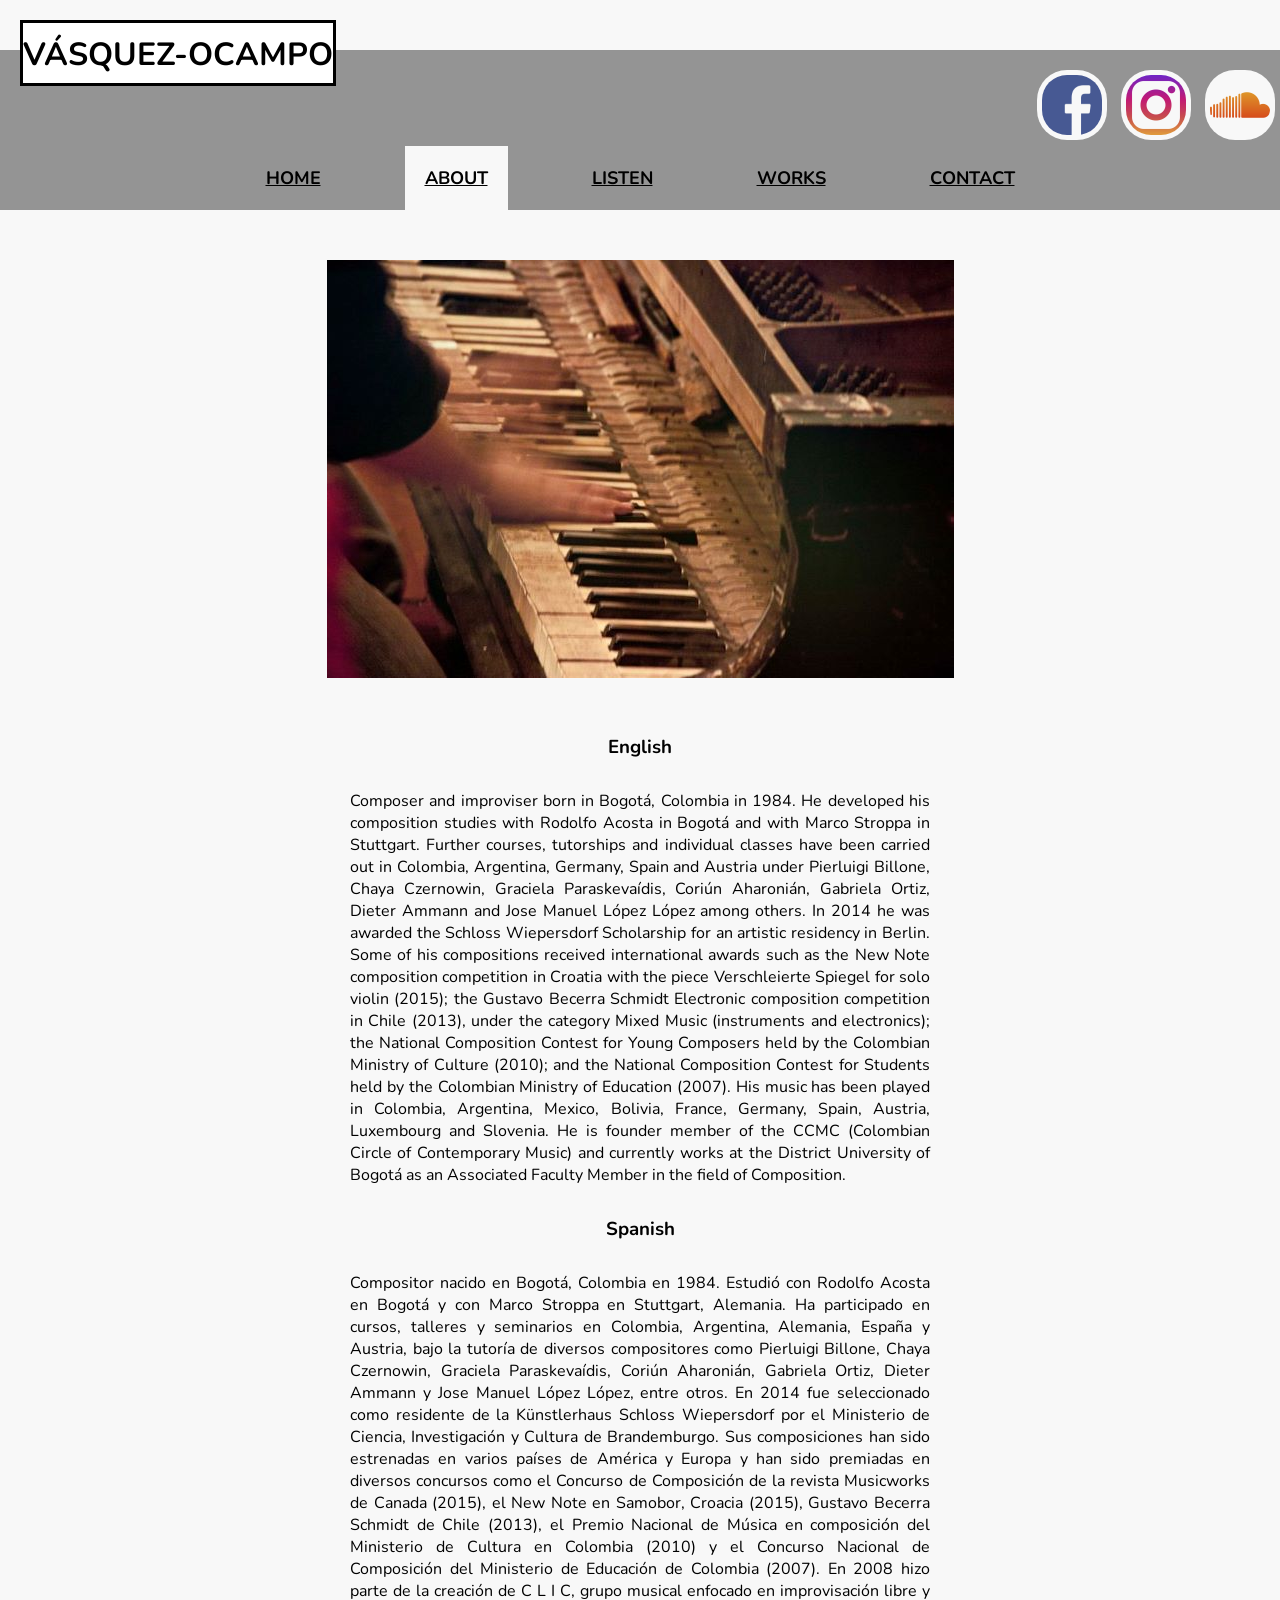
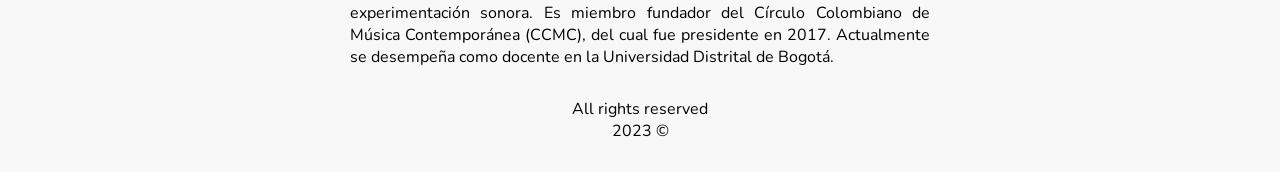
==== pages/about.html @ 8d4440fe "primera carga de mi proyecto en git" ====
<!DOCTYPE html>
<html lang="en">
<head>
    <meta charset="UTF-8">
    <meta http-equiv="X-UA-Compatible" content="IE=edge">
    <meta name="viewport" content="width=device-width, initial-scale=1.0">
    <!--Esta es la fuente utilizada desde googlefonts-->
    <link rel="preconnect" href="https://fonts.googleapis.com"><link rel="preconnect" href="https://fonts.gstatic.com" crossorigin><link href="https://fonts.googleapis.com/css2?family=Nunito:wght@300&display=swap" rel="stylesheet">
    <!--Link a la página de estilos css-->
    <link rel="stylesheet" href="../css/style.css">
    <title>About | Vásquez-Ocampo</title>
</head>
<body>
    <!--Encabezado del sitio-->
    <header>
        <h1>
            Vásquez-Ocampo
        </h1>
        <!--Botones a redes sociales-->
        <div>
            <a href="https://www.facebook.com/juancamilo.vasquezocampo" target="_blank"> <img src="../img/facebook.png" alt="Logo de Facebook"></a>
            <a href="https://www.instagram.com/juanchokva/" target="_blank"><img src="../img/instagram.png" alt="Logo de instagram"></a>
            <a href="https://www.soundcloud.com/juancamilovasquez" target="_blank"><img src="../img/soundcloud.png" alt="Logo de Soundcloud"></a>
        </div>
        <!--Barra de navegación-->
        <nav>
            <ul>
                <li>
                    <a href="../index.html">Home</a>
                </li>
                <li class="nav-select">About</li>
                <li>
                    <a href="listen.html">Listen</a>
                </li>
                <li>
                    <a href="works.html">Works</a>
                </li>
                <li>
                    <a href="contact.html">Contact</a>
                </li>
            </ul>
        </nav>
    </header>
    <!--Este es el main de about-->
    <main>
       
        <img src="../img/about.jpg" alt="imagen de un piano en ruinas siendo percutido por el compositor">
        <h3>
            English
        </h3>
        <p>
            Composer and improviser born in Bogotá, Colombia in 1984. He developed his composition studies with Rodolfo Acosta in Bogotá and with Marco Stroppa in Stuttgart. Further courses, tutorships and individual classes have been carried out in Colombia, Argentina, Germany, Spain and Austria under Pierluigi Billone, Chaya Czernowin, Graciela Paraskevaídis, Coriún Aharonián, Gabriela Ortiz, Dieter Ammann and Jose Manuel López López among others. In 2014 he was awarded the Schloss Wiepersdorf Scholarship for an artistic residency in Berlin. Some of his compositions received international awards such as the New Note composition competition in Croatia with the piece Verschleierte Spiegel for solo violin (2015); the Gustavo Becerra Schmidt Electronic composition competition in Chile (2013), under the category Mixed Music (instruments and electronics);  the National Composition Contest for Young Composers held by the Colombian Ministry of Culture (2010); and the National Composition Contest for Students held by the Colombian Ministry of Education (2007). His music has been played in Colombia, Argentina, Mexico, Bolivia, France, Germany, Spain, Austria, Luxembourg and Slovenia. He is founder member of the CCMC (Colombian Circle of Contemporary Music) and currently works at the District University of Bogotá as an Associated Faculty Member in the field of Composition. 
        </p>
        <h3>
            Spanish
        </h3>
        <p>
            Compositor nacido en Bogotá, Colombia en 1984. Estudió con Rodolfo Acosta en Bogotá y con Marco Stroppa en Stuttgart, Alemania. Ha participado en cursos, talleres y seminarios en Colombia, Argentina, Alemania, España y Austria, bajo la tutoría de diversos compositores como Pierluigi Billone, Chaya Czernowin, Graciela Paraskevaídis, Coriún Aharonián, Gabriela Ortiz, Dieter Ammann y Jose Manuel López López, entre otros. En 2014 fue seleccionado como residente de la Künstlerhaus Schloss Wiepersdorf por el Ministerio de Ciencia, Investigación y Cultura de Brandemburgo. Sus composiciones han sido estrenadas en varios países de América y Europa y han sido premiadas en diversos concursos como el Concurso de Composición de la revista Musicworks de Canada (2015), el New Note en Samobor, Croacia (2015), Gustavo Becerra Schmidt de Chile (2013), el Premio Nacional de Música en composición del Ministerio de Cultura en Colombia (2010) y el Concurso Nacional de Composición del Ministerio de Educación de Colombia (2007). En 2008 hizo parte de la creación de C L I C, grupo musical enfocado en improvisación libre y experimentación sonora. Es miembro fundador del Círculo Colombiano de Música Contemporánea (CCMC), del cual fue presidente en 2017. Actualmente se desempeña como docente en la Universidad Distrital de Bogotá.
        </p>
    </main>
    <!--Este es el footer del sitio-->
    <footer>
        <p>All rights reserved</p>
        <p>2023 ©</p>
    </footer>
</body>
</html>
---- css/style.css ----
/* reset */

*{
    margin: 0;
    padding: 0;
} 

/* Estilos generales*/

body{
    background-color: rgb(248, 248, 248);
    font-family: 'Nunito', sans-serif;
}

/* estilos de vínculos */

a:link{
    color: black;
}

a:visited{
    color: black;
}

/* estilos de formulario */

input[type=text]{
    margin: 5px;
}

input[type=email]{
    margin: 5px;
}

input[type=submit]{
    margin: 5px;
}

input[type=reset]{
    margin: 5px;
}

textarea{
    margin: 5px;
}

/*Estilos para el header*/

header {
    background-color: rgb(148, 148, 148);
    margin-top: 50px;
    padding-top: 20px;
}

header h1{
    background-color: white;
    border: solid;
    width: 310px;
    height: 50px;
    padding-top: 10px;
    margin: 20px;
    position: absolute;
    top: 0px;
    text-align: center;
    text-transform: uppercase;
}

header div{
    text-align: end;
}

header div img{
    background-color: rgb(248, 248, 248);
    padding: 5px;
    margin: 0px 5px;
    border-radius: 30px;
}

header nav ul{
    text-align: center;
}
header nav ul li{
    margin: 0px 30px;
    padding: 20px;
    list-style: none;
    display: inline-block;
    text-align: center;
    text-transform: uppercase;
    font-weight: bold;
    font-size: large;
}

.nav-select{
    background-color: rgb(248, 248, 248);
    text-decoration: underline;
}

/* estilos para el main */

main{
    text-align: center;
}

main div{
    display: flex;
    justify-content: center;
}

main div h2{
    background-color: white;
    border: solid;
    text-align: center;
    text-transform: uppercase;
    padding: 2px;
    width: 150px; 
    margin: 20px;
}

main img{
    margin: 50px;
}

main p{
    margin: 30px 350px;
    text-align: justify;
}

main table{
    text-align: justify;
    width: 50%;

}

main table tr td{
    padding: 20px;
}

.main-contact{
    display: flex;
    justify-content: center;
    align-items: center;
    padding: 30px;
}

/* Ubicación lateral del párrafo al lado del reproductor en listen */

.reproductor-parrafo{
    display: flex;
    margin: 50px;
    justify-content: center;
}

.parrafo-lateral{
    width: 400px;
    margin: 50px;
    text-align: left;
}

/* Negrilla para una de las celdas de la tabla */

.tabla-bold{
    font-weight: bold;
}

/* estilo del footer */

footer{
    text-align: center;
    margin: 30px;
}
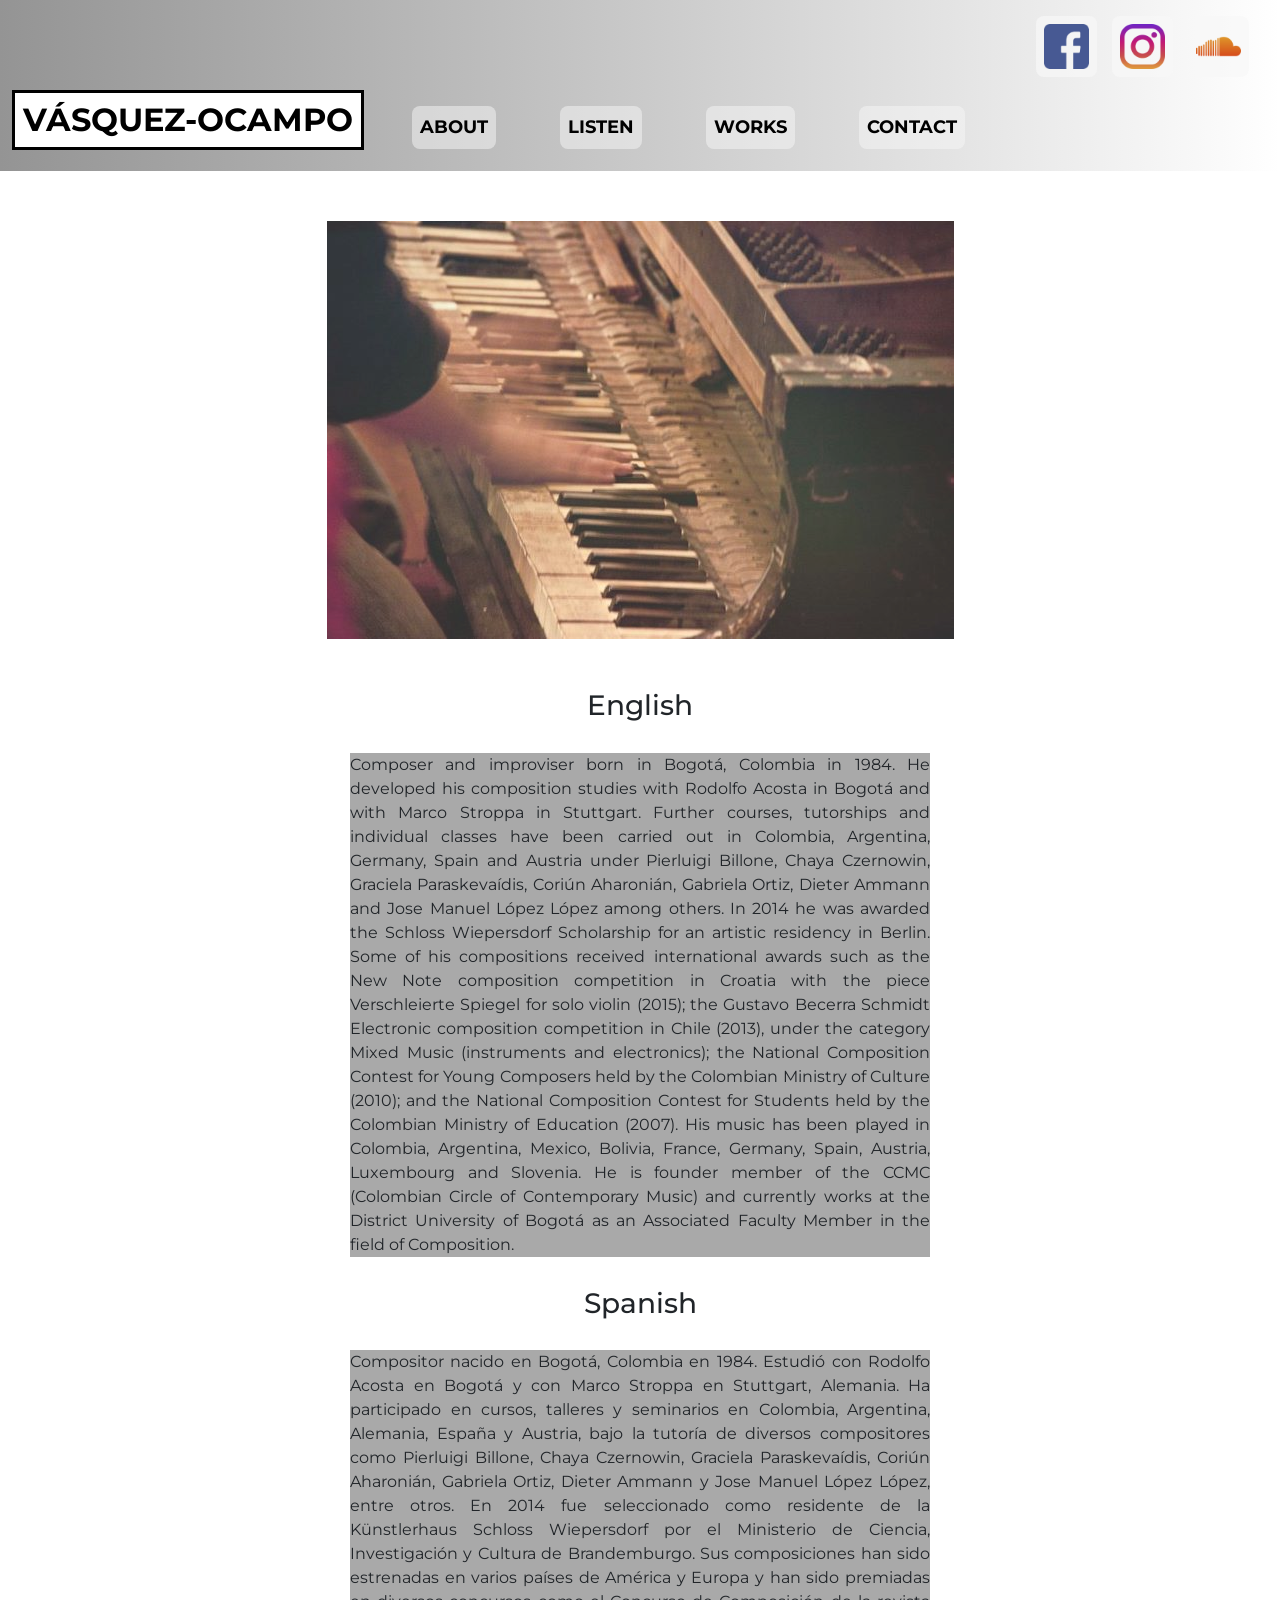
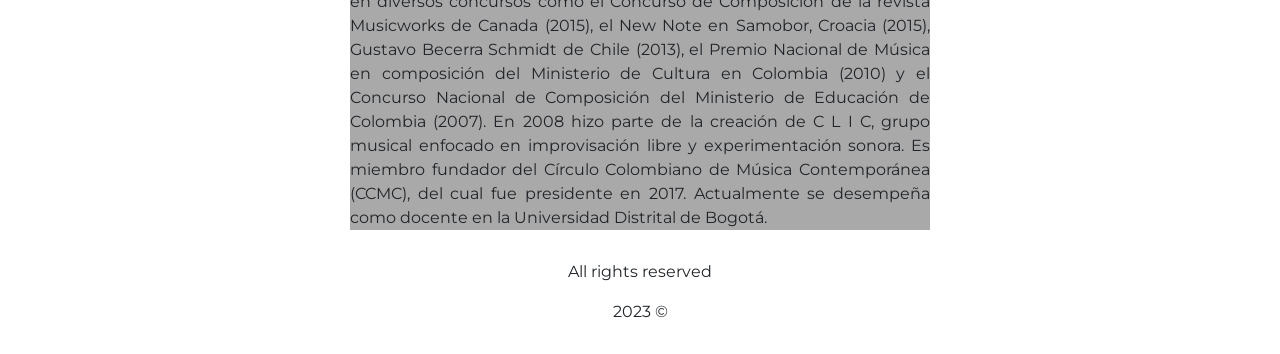
==== commit bb187361: "cambios en el navegador, usando bootstrap responsive de todas las páginas, cambios en la imagen del " ====
--- a/pages/about.html
+++ b/pages/about.html
@@ -5,40 +5,50 @@
     <meta http-equiv="X-UA-Compatible" content="IE=edge">
     <meta name="viewport" content="width=device-width, initial-scale=1.0">
     <!--Esta es la fuente utilizada desde googlefonts-->
-    <link rel="preconnect" href="https://fonts.googleapis.com"><link rel="preconnect" href="https://fonts.gstatic.com" crossorigin><link href="https://fonts.googleapis.com/css2?family=Nunito:wght@300&display=swap" rel="stylesheet">
-    <!--Link a la página de estilos css-->
+    <link rel="preconnect" href="https://fonts.googleapis.com">
+    <link rel="preconnect" href="https://fonts.gstatic.com" crossorigin>
+    <link href="https://fonts.googleapis.com/css2?family=Montserrat:wght@300;700&display=swap" rel="stylesheet">
+    <!--Este es el link para css de Bootstrap-->
+    <link href="https://cdn.jsdelivr.net/npm/bootstrap@5.3.0-alpha1/dist/css/bootstrap.min.css" rel="stylesheet" integrity="sha384-GLhlTQ8iRABdZLl6O3oVMWSktQOp6b7In1Zl3/Jr59b6EGGoI1aFkw7cmDA6j6gD" crossorigin="anonymous">
+    <!--Link a la página de estilos css propios-->
     <link rel="stylesheet" href="../css/style.css">
     <title>About | Vásquez-Ocampo</title>
 </head>
 <body>
     <!--Encabezado del sitio-->
+    <!--Encabezado del sitio-->
     <header>
-        <h1>
-            Vásquez-Ocampo
-        </h1>
+        
         <!--Botones a redes sociales-->
-        <div>
-            <a href="https://www.facebook.com/juancamilo.vasquezocampo" target="_blank"> <img src="../img/facebook.png" alt="Logo de Facebook"></a>
-            <a href="https://www.instagram.com/juanchokva/" target="_blank"><img src="../img/instagram.png" alt="Logo de instagram"></a>
-            <a href="https://www.soundcloud.com/juancamilovasquez" target="_blank"><img src="../img/soundcloud.png" alt="Logo de Soundcloud"></a>
+        <div class="botones-redes">
+                <a href="https://www.facebook.com/juancamilo.vasquezocampo" target="_blank"> <img class="redes-imagenes" src="../img/facebook.png" alt="Logo de Facebook"></a>
+                <a href="https://www.instagram.com/juanchokva/" target="_blank"><img class="redes-imagenes" src="../img/instagram.png" alt="Logo de instagram"></a>
+                <a href="https://www.soundcloud.com/juancamilovasquez" target="_blank"><img class="redes-imagenes" src="../img/soundcloud.png" alt="Logo de Soundcloud"></a>
         </div>
         <!--Barra de navegación-->
-        <nav>
-            <ul>
-                <li>
-                    <a href="../index.html">Home</a>
-                </li>
-                <li class="nav-select">About</li>
-                <li>
-                    <a href="listen.html">Listen</a>
-                </li>
-                <li>
-                    <a href="works.html">Works</a>
-                </li>
-                <li>
-                    <a href="contact.html">Contact</a>
-                </li>
-            </ul>
+        <nav class="navbar navbar-expand-lg">
+            <div class="container-fluid">
+                <a class="navbar-brand" href="../index.html"><h1 class="fs-2 fw-bold">Vásquez-Ocampo</h1></a>
+                <button class="navbar-toggler navegador-links" type="button" data-bs-toggle="collapse" data-bs-target="#navbar-supported-content" aria-controls="navbar-supported-content" aria-expanded="false" aria-label="Toggle navigation">
+                <span class="navbar-toggler-icon"></span>
+                </button>
+                <div class="collapse navbar-collapse" id="navbar-supported-content">
+                    <ul class="navbar-nav">
+                        <li class="nav-item navegador-links">
+                            <a class="nav-link active" aria-current="page" href="about.html">About</a>
+                        </li>
+                        <li class="nav-item navegador-links">
+                            <a class="nav-link active" aria-current="page" href="listen.html">Listen</a>
+                        </li>
+                        <li class="nav-item navegador-links">
+                            <a class="nav-link active" aria-current="page" href="works.html">Works</a>
+                        </li>
+                        <li class="nav-item navegador-links">
+                            <a class="nav-link active" aria-current="page" href="contact.html">Contact</a>
+                        </li>
+                    </ul>
+                </div>
+            </div>
         </nav>
     </header>
     <!--Este es el main de about-->
@@ -63,5 +73,7 @@
         <p>All rights reserved</p>
         <p>2023 ©</p>
     </footer>
+    <!--Este es el script de js para bootstrap-->
+    <script src="https://cdn.jsdelivr.net/npm/bootstrap@5.3.0-alpha1/dist/js/bootstrap.bundle.min.js" integrity="sha384-w76AqPfDkMBDXo30jS1Sgez6pr3x5MlQ1ZAGC+nuZB+EYdgRZgiwxhTBTkF7CXvN" crossorigin="anonymous"></script>
 </body>
 </html>
--- a/css/style.css
+++ b/css/style.css
@@ -1,4 +1,4 @@
-/* reset */
+/* reset 
 
 *{
     margin: 0;
@@ -8,19 +8,13 @@
 /* Estilos generales*/
 
 body{
-    background-color: rgb(248, 248, 248);
-    font-family: 'Nunito', sans-serif;
+    background-image: url("../img/background-1.jpg");
+    background-position: top;
+    background-repeat: no-repeat;
+    background-size: cover;
+    font-family: 'Montserrat', sans-serif;
 }
 
-/* estilos de vínculos */
-
-a:link{
-    color: black;
-}
-
-a:visited{
-    color: black;
-}
 
 /* estilos de formulario */
 
@@ -46,53 +40,65 @@
 
 /*Estilos para el header*/
 
-header {
-    background-color: rgb(148, 148, 148);
-    margin-top: 50px;
-    padding-top: 20px;
+header{
+    background-image: linear-gradient(to right, rgb(148, 148, 148), rgb(248, 248, 248, 0));
+    padding-top: 1rem;
 }
 
 header h1{
     background-color: white;
     border: solid;
-    width: 310px;
-    height: 50px;
-    padding-top: 10px;
-    margin: 20px;
-    position: absolute;
-    top: 0px;
+    padding: 0.5rem;
     text-align: center;
     text-transform: uppercase;
+    transition: 0.4s;
 }
 
-header div{
-    text-align: end;
+header h1:hover{
+    box-shadow: 1px 1px 5px black;
 }
 
-header div img{
-    background-color: rgb(248, 248, 248);
-    padding: 5px;
-    margin: 0px 5px;
-    border-radius: 30px;
+.botones-redes{
+    display: flex;
+    justify-content: flex-end;
+    margin-right: 1rem;
 }
 
-header nav ul{
+.redes-imagenes{
+    background-color: rgb(248, 248, 248, 0.7);
+    padding: 0.5rem;
+    width: 80%;
+    border-radius: 0.5rem;
+    transition: 0.4s;
+}
+
+.redes-imagenes:hover{
+    background-color: rgb(248, 248, 248);
+    border-radius: 0.5rem;
+    box-shadow: 1px 1px 5px black;
+}
+
+
+
+.navegador-links{
+    background-color: rgb(248, 248, 248, 0.5);
+    border-radius: 0.5rem;
+    text-transform: uppercase;
     text-align: center;
-}
-header nav ul li{
-    margin: 0px 30px;
-    padding: 20px;
-    list-style: none;
-    display: inline-block;
-    text-align: center;
-    text-transform: uppercase;
     font-weight: bold;
     font-size: large;
+    margin-left: 2rem;
+    margin-right: 2rem;
+    margin-top: 0.5rem;
+    margin-top: 0.5rem;
+    transition: 0.4s;
 }
 
-.nav-select{
+.navegador-links:hover{
     background-color: rgb(248, 248, 248);
-    text-decoration: underline;
+    border-radius: 0.5rem;
+    box-shadow: 1px 1px 5px black;
+
 }
 
 /* estilos para el main */
@@ -118,9 +124,11 @@
 
 main img{
     margin: 50px;
+    opacity: 0.8;
 }
 
 main p{
+    background-color: rgb(148, 148, 148, 0.8);
     margin: 30px 350px;
     text-align: justify;
 }
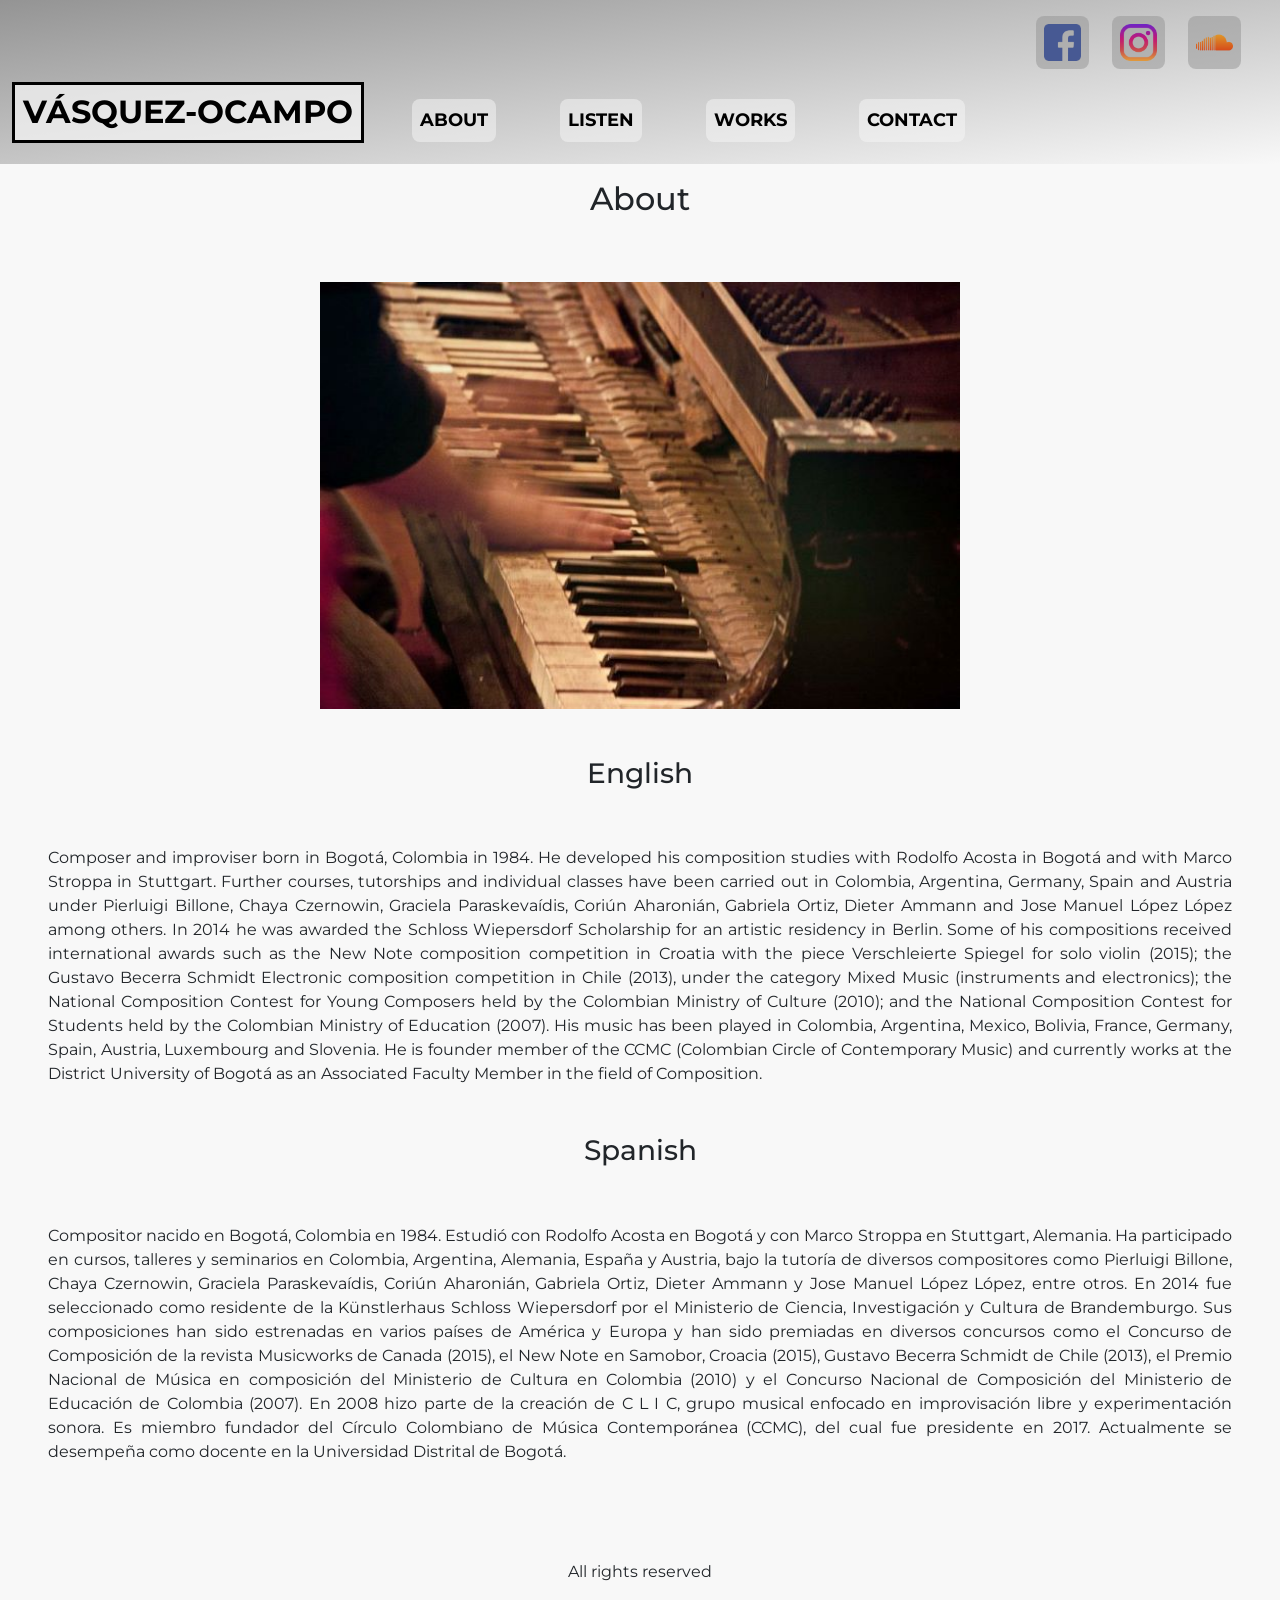
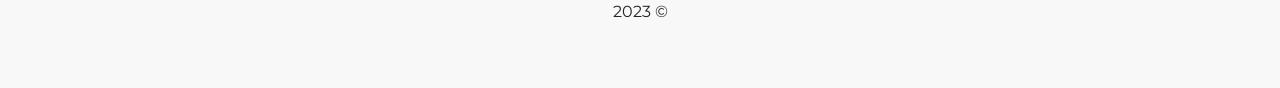
==== commit 0167acec: "correcciones de grid y generales de estilo" ====
--- a/pages/about.html
+++ b/pages/about.html
@@ -53,7 +53,7 @@
     </header>
     <!--Este es el main de about-->
     <main>
-       
+        <h2>About</h2>
         <img src="../img/about.jpg" alt="imagen de un piano en ruinas siendo percutido por el compositor">
         <h3>
             English
@@ -70,6 +70,12 @@
     </main>
     <!--Este es el footer del sitio-->
     <footer>
+        <!--Botones a redes sociales versión celular-->
+        <section class="botones-redes-movil">
+            <a href="https://www.facebook.com/juancamilo.vasquezocampo" target="_blank"> <img class="redes-imagenes-movil" src="../img/facebook.png" alt="Logo de Facebook"></a>
+            <a href="https://www.instagram.com/juanchokva/" target="_blank"><img class="redes-imagenes-movil" src="../img/instagram.png" alt="Logo de instagram"></a>
+            <a href="https://www.soundcloud.com/juancamilovasquez" target="_blank"><img class="redes-imagenes-movil" src="../img/soundcloud.png" alt="Logo de Soundcloud"></a>
+        </section>
         <p>All rights reserved</p>
         <p>2023 ©</p>
     </footer>
--- a/css/style.css
+++ b/css/style.css
@@ -1,17 +1,8 @@
-/* reset 
-
-*{
-    margin: 0;
-    padding: 0;
-} 
 
 /* Estilos generales*/
 
 body{
-    background-image: url("../img/background-1.jpg");
-    background-position: top;
-    background-repeat: no-repeat;
-    background-size: cover;
+    background-color: rgb(248, 248, 248);
     font-family: 'Montserrat', sans-serif;
 }
 
@@ -38,15 +29,17 @@
     margin: 5px;
 }
 
+
+
 /*Estilos para el header*/
 
 header{
-    background-image: linear-gradient(to right, rgb(148, 148, 148), rgb(248, 248, 248, 0));
+    background-image: linear-gradient(to bottom right, rgb(148, 148, 148), rgb(248, 248, 248, 0));
     padding-top: 1rem;
 }
 
 header h1{
-    background-color: white;
+    background-color: rgb(248, 248, 248, 0.7);
     border: solid;
     padding: 0.5rem;
     text-align: center;
@@ -56,29 +49,12 @@
 
 header h1:hover{
     box-shadow: 1px 1px 5px black;
+    background-color: rgb(248, 248, 248);
 }
 
 .botones-redes{
-    display: flex;
-    justify-content: flex-end;
-    margin-right: 1rem;
-}
-
-.redes-imagenes{
-    background-color: rgb(248, 248, 248, 0.7);
-    padding: 0.5rem;
-    width: 80%;
-    border-radius: 0.5rem;
-    transition: 0.4s;
-}
-
-.redes-imagenes:hover{
-    background-color: rgb(248, 248, 248);
-    border-radius: 0.5rem;
-    box-shadow: 1px 1px 5px black;
-}
-
-
+    display: none;
+}
 
 .navegador-links{
     background-color: rgb(248, 248, 248, 0.5);
@@ -96,7 +72,6 @@
 
 .navegador-links:hover{
     background-color: rgb(248, 248, 248);
-    border-radius: 0.5rem;
     box-shadow: 1px 1px 5px black;
 
 }
@@ -105,37 +80,40 @@
 
 main{
     text-align: center;
-}
-
-main div{
-    display: flex;
-    justify-content: center;
-}
-
-main div h2{
-    background-color: white;
-    border: solid;
-    text-align: center;
-    text-transform: uppercase;
-    padding: 2px;
-    width: 150px; 
-    margin: 20px;
+    display: flex;
+    flex-direction: column;
+    justify-content: flex-start;
+    align-items: center;
+
+}
+
+main h2{
+    margin: 1rem;
 }
 
 main img{
-    margin: 50px;
-    opacity: 0.8;
+    width: 50%;
+    margin: 3rem;
+}
+
+main .imagen-perfil{
+    width: 80%;
+    margin: 3rem;
 }
 
 main p{
-    background-color: rgb(148, 148, 148, 0.8);
-    margin: 30px 350px;
+    margin: 3rem;
     text-align: justify;
+}
+
+main .lista-obras{
+    display: flex;
+    justify-content: center;
 }
 
 main table{
     text-align: justify;
-    width: 50%;
+    width: 70%;
 
 }
 
@@ -148,6 +126,12 @@
     justify-content: center;
     align-items: center;
     padding: 30px;
+}
+
+/*estilos para el aside en versión móvil*/
+
+aside{
+    display: none;
 }
 
 /* Ubicación lateral del párrafo al lado del reproductor en listen */
@@ -173,6 +157,117 @@
 /* estilo del footer */
 
 footer{
-    text-align: center;
-    margin: 30px;
+    display: flex;
+    flex-direction: column;
+    text-align: center;
+    margin: 3rem;
+}
+
+/*estilo botones redes sociales versión celular*/
+
+.botones-redes-movil{
+    display: flex;
+    justify-content: center;
+    margin-bottom: 3rem;
+}
+
+.redes-imagenes-movil{
+    background-color: rgb(148, 148, 148, 0.3);
+    border-radius: 0.5rem;
+    width: 70%;
+    padding: 0.5rem;
+    transition: 0.4s;
+}
+
+.redes-imagenes-movil:hover{
+    background-color: rgb(248, 248, 248);
+    box-shadow: 1px 1px 5px black;
+}
+
+/*Estilos para tablet*/
+
+@media screen and (min-width:600px){
+    
+    /*Estilos para el header */
+
+    .botones-redes{
+        display: block;
+        display: flex;
+        justify-content: flex-end;
+        margin-right: 1rem;
+    }
+    
+    .redes-imagenes{
+        background-color: rgb(148, 148, 148, 0.5);
+        border-radius: 0.5rem;
+        width: 70%;
+        padding: 0.5rem;
+        transition: 0.4s;
+    }
+    
+    .redes-imagenes:hover{
+        background-color: rgb(248, 248, 248);
+        box-shadow: 1px 1px 5px black;
+    }
+    
+    /* Estilos para el footer*/
+
+    .botones-redes-movil{
+        display: none;
+    }
+}
+
+/*Estilos para escritorio*/
+
+@media screen and (min-width:1024px){
+    .container-home{
+        display: grid;
+        grid-template-columns: 3fr 1fr;
+        grid-template-rows: 1fr 4fr 1fr;
+    
+        /*grid template areas*/
+        grid-template-areas: 
+            "header header"
+            "main aside"
+            "footer footer";
+    }
+    
+    /* Estilos para el header*/
+
+    header{
+        grid-area: header;
+    }
+
+    /* Estilos para el main */ 
+    main{
+        grid-area: main;
+    }
+
+    /*Estilos para la barra lateral del home*/
+
+    aside{
+        background-color: rgb(43, 60, 66);
+        color: rgb(248, 248, 248);
+        grid-area: aside;
+        display: flex;
+        margin-top: 3rem;
+        margin-right: 2rem;
+        padding: 0.5rem;
+        flex-direction: column;
+        justify-content: flex-start;
+        align-items: center;
+        text-align: center;
+        gap: 0.5rem;
+    }
+
+    .resaltar-noticia{
+        font-weight: bold;
+    }
+
+    /* Estilos para el footer*/
+
+    footer{
+        grid-area: footer;
+    }
+    
 }
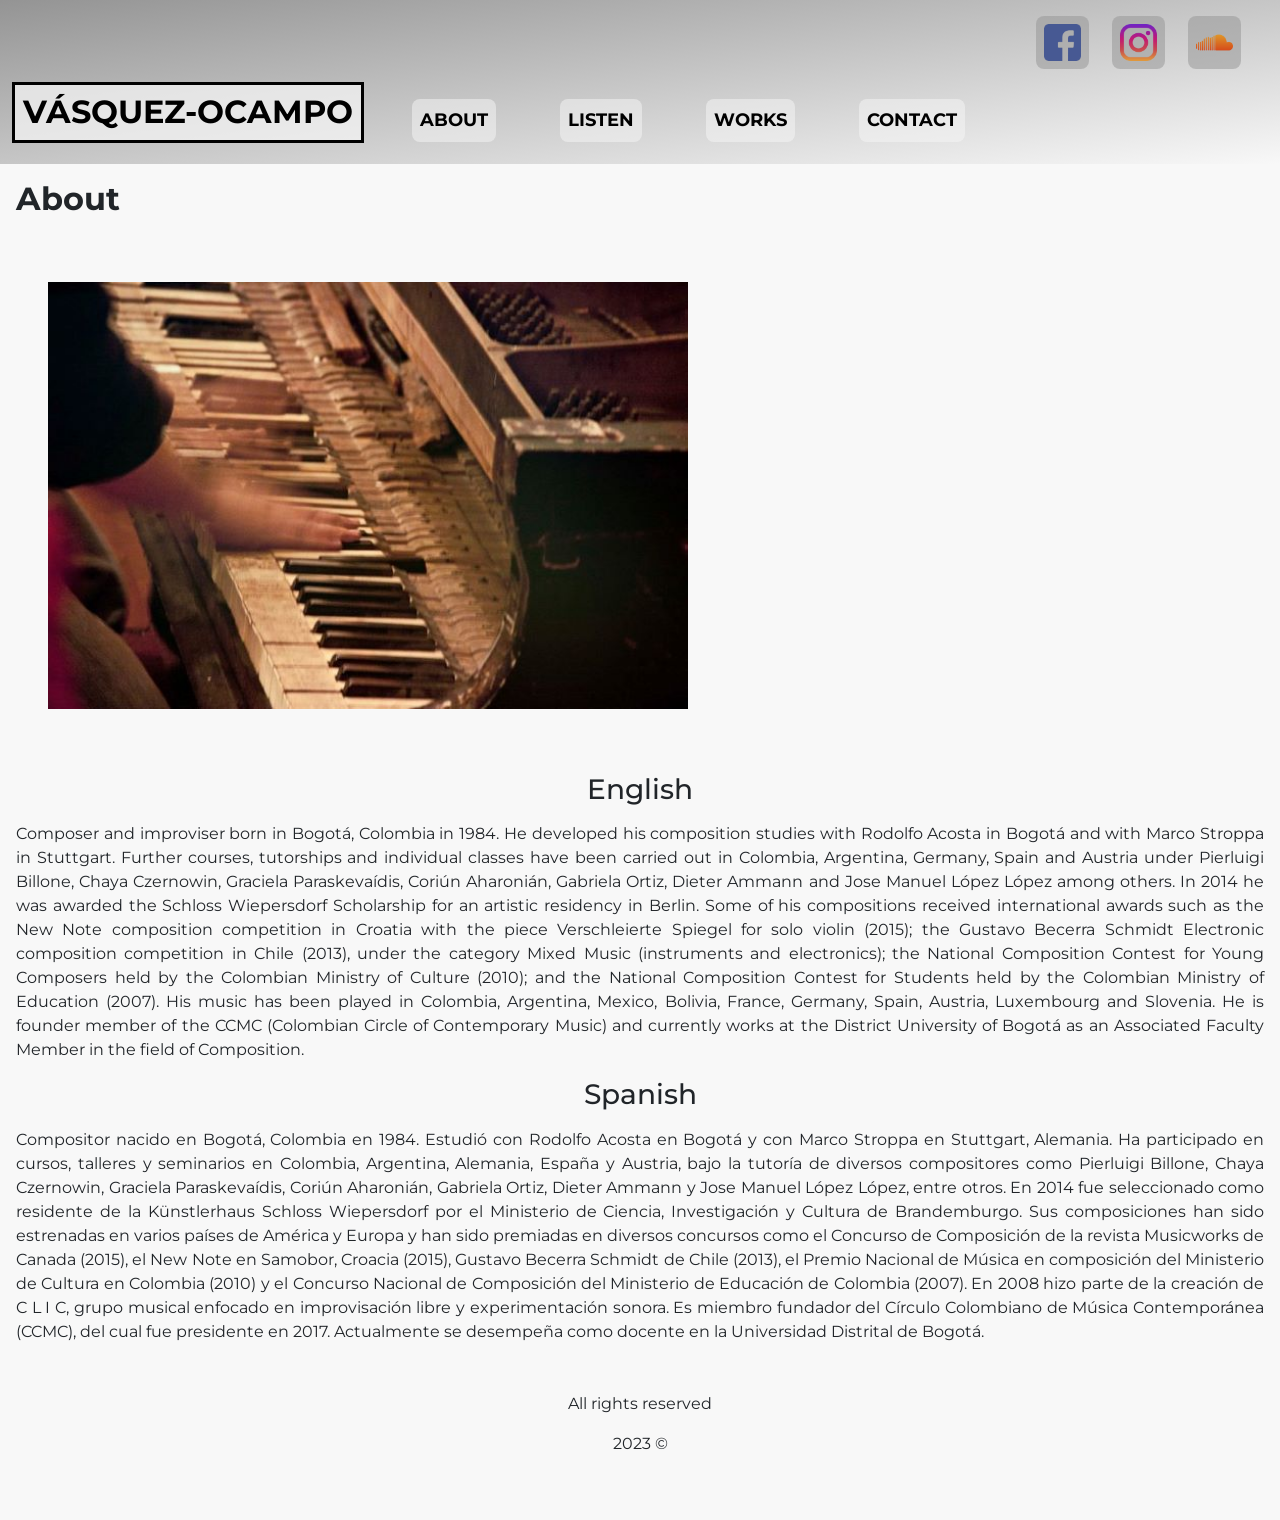
==== commit 12d86dd5: "Correcciones generales al html" ====
--- a/pages/about.html
+++ b/pages/about.html
@@ -16,14 +16,13 @@
 </head>
 <body>
     <!--Encabezado del sitio-->
-    <!--Encabezado del sitio-->
     <header>
         
         <!--Botones a redes sociales-->
         <div class="botones-redes">
-                <a href="https://www.facebook.com/juancamilo.vasquezocampo" target="_blank"> <img class="redes-imagenes" src="../img/facebook.png" alt="Logo de Facebook"></a>
-                <a href="https://www.instagram.com/juanchokva/" target="_blank"><img class="redes-imagenes" src="../img/instagram.png" alt="Logo de instagram"></a>
-                <a href="https://www.soundcloud.com/juancamilovasquez" target="_blank"><img class="redes-imagenes" src="../img/soundcloud.png" alt="Logo de Soundcloud"></a>
+            <a href="https://www.facebook.com/juancamilo.vasquezocampo" target="_blank"> <img class="redes-imagenes" src="../img/facebook.png" alt="Logo de Facebook"></a>
+            <a href="https://www.instagram.com/juanchokva/" target="_blank"><img class="redes-imagenes" src="../img/instagram.png" alt="Logo de instagram"></a>
+            <a href="https://www.soundcloud.com/juancamilovasquez" target="_blank"><img class="redes-imagenes" src="../img/soundcloud.png" alt="Logo de Soundcloud"></a>
         </div>
         <!--Barra de navegación-->
         <nav class="navbar navbar-expand-lg">
--- a/css/style.css
+++ b/css/style.css
@@ -29,12 +29,10 @@
     margin: 5px;
 }
 
-
-
 /*Estilos para el header*/
 
 header{
-    background-image: linear-gradient(to bottom right, rgb(148, 148, 148), rgb(248, 248, 248, 0));
+    background-image: linear-gradient(to bottom right, rgb(148, 148, 148), rgb(148, 148, 148, 0));
     padding-top: 1rem;
 }
 
@@ -78,32 +76,46 @@
 
 /* estilos para el main */
 
-main{
-    text-align: center;
-    display: flex;
-    flex-direction: column;
-    justify-content: flex-start;
-    align-items: center;
-
-}
-
 main h2{
     margin: 1rem;
-}
-
+    font-weight: bold;
+}
+
+main h3{
+    text-align: center;
+    margin: 1rem;
+}
+
+main p{
+    margin: 1rem;
+    text-align: justify;
+}
 main img{
     width: 50%;
     margin: 3rem;
 }
 
+.main-home{
+    display: flex;
+    flex-direction: column;
+    align-items: center;
+}
+
 main .imagen-perfil{
     width: 80%;
     margin: 3rem;
 }
 
-main p{
-    margin: 3rem;
-    text-align: justify;
+.foto-listen{
+    display: none;
+}
+
+.main-listen section{
+    display: flex;
+    flex-direction: column;
+    justify-content: space-around;
+    align-items: center;
+
 }
 
 main .lista-obras{
@@ -128,30 +140,52 @@
     padding: 30px;
 }
 
-/*estilos para el aside en versión móvil*/
+.espaciado-parrafos{
+    display: block;
+}
+/*estilos para Listen*/
+
+.seccion-uno{
+    background-color: rgb(43, 60, 66);
+    color: rgb(248, 248, 248);
+    padding: 1rem;
+}
+
+.seccion-tres{
+    background-color: rgb(43, 60, 66);
+    color: rgb(248, 248, 248);
+    padding: 1rem;
+}
+
+.seccion-cinco{
+    background-color: rgb(43, 60, 66);
+    color: rgb(248, 248, 248);
+    padding: 1rem;
+}
+
+.seccion-dos{
+    padding: 1rem;
+}
+
+.seccion-cuatro{
+    padding: 1rem;
+}
+
+.seccion-seis{
+    padding: 1rem;
+}
+
+
+/* Negrilla para una de las celdas de la tabla en works */
+
+.tabla-bold{
+    font-weight: bold;
+}
+
+/*estilos para el aside del home en versión móvil*/
 
 aside{
     display: none;
-}
-
-/* Ubicación lateral del párrafo al lado del reproductor en listen */
-
-.reproductor-parrafo{
-    display: flex;
-    margin: 50px;
-    justify-content: center;
-}
-
-.parrafo-lateral{
-    width: 400px;
-    margin: 50px;
-    text-align: left;
-}
-
-/* Negrilla para una de las celdas de la tabla */
-
-.tabla-bold{
-    font-weight: bold;
 }
 
 /* estilo del footer */
@@ -228,8 +262,21 @@
         /*grid template areas*/
         grid-template-areas: 
             "header header"
-            "main aside"
+            "home aside"
             "footer footer";
+    }
+
+    .main-listen{
+        display: grid;
+        grid-template-columns: 1fr 1fr;
+        grid-template-rows: 0.5fr 1fr 1fr 1fr;
+
+        /*grid template areas*/
+        grid-template-areas: 
+            "tlisten flisten"
+            "sec1 sec2"
+            "sec4 sec3"
+            "sec5 sec6";
     }
     
     /* Estilos para el header*/
@@ -239,8 +286,47 @@
     }
 
     /* Estilos para el main */ 
-    main{
-        grid-area: main;
+    .main-home{
+        grid-area: home;
+    }
+
+    .container-titulo-listen{
+        display: flex;
+        align-items: center;
+        justify-content: center;
+    }
+    .titulo-listen{
+        grid-area: tlisten;
+    }
+    .foto-listen{
+        display: inline;
+        grid-area: flisten;
+        width: 100%;
+        margin: 0;
+    }
+
+    .seccion-uno{
+        grid-area: sec1;
+    }
+
+    .seccion-dos{
+        grid-area: sec2;
+    }
+
+    .seccion-tres{
+        grid-area: sec3;
+    }
+
+    .seccion-cuatro{
+        grid-area: sec4;
+    }
+
+    .seccion-cinco{
+        grid-area: sec5;
+    }
+
+    .seccion-seis{
+        grid-area: sec6;
     }
 
     /*Estilos para la barra lateral del home*/
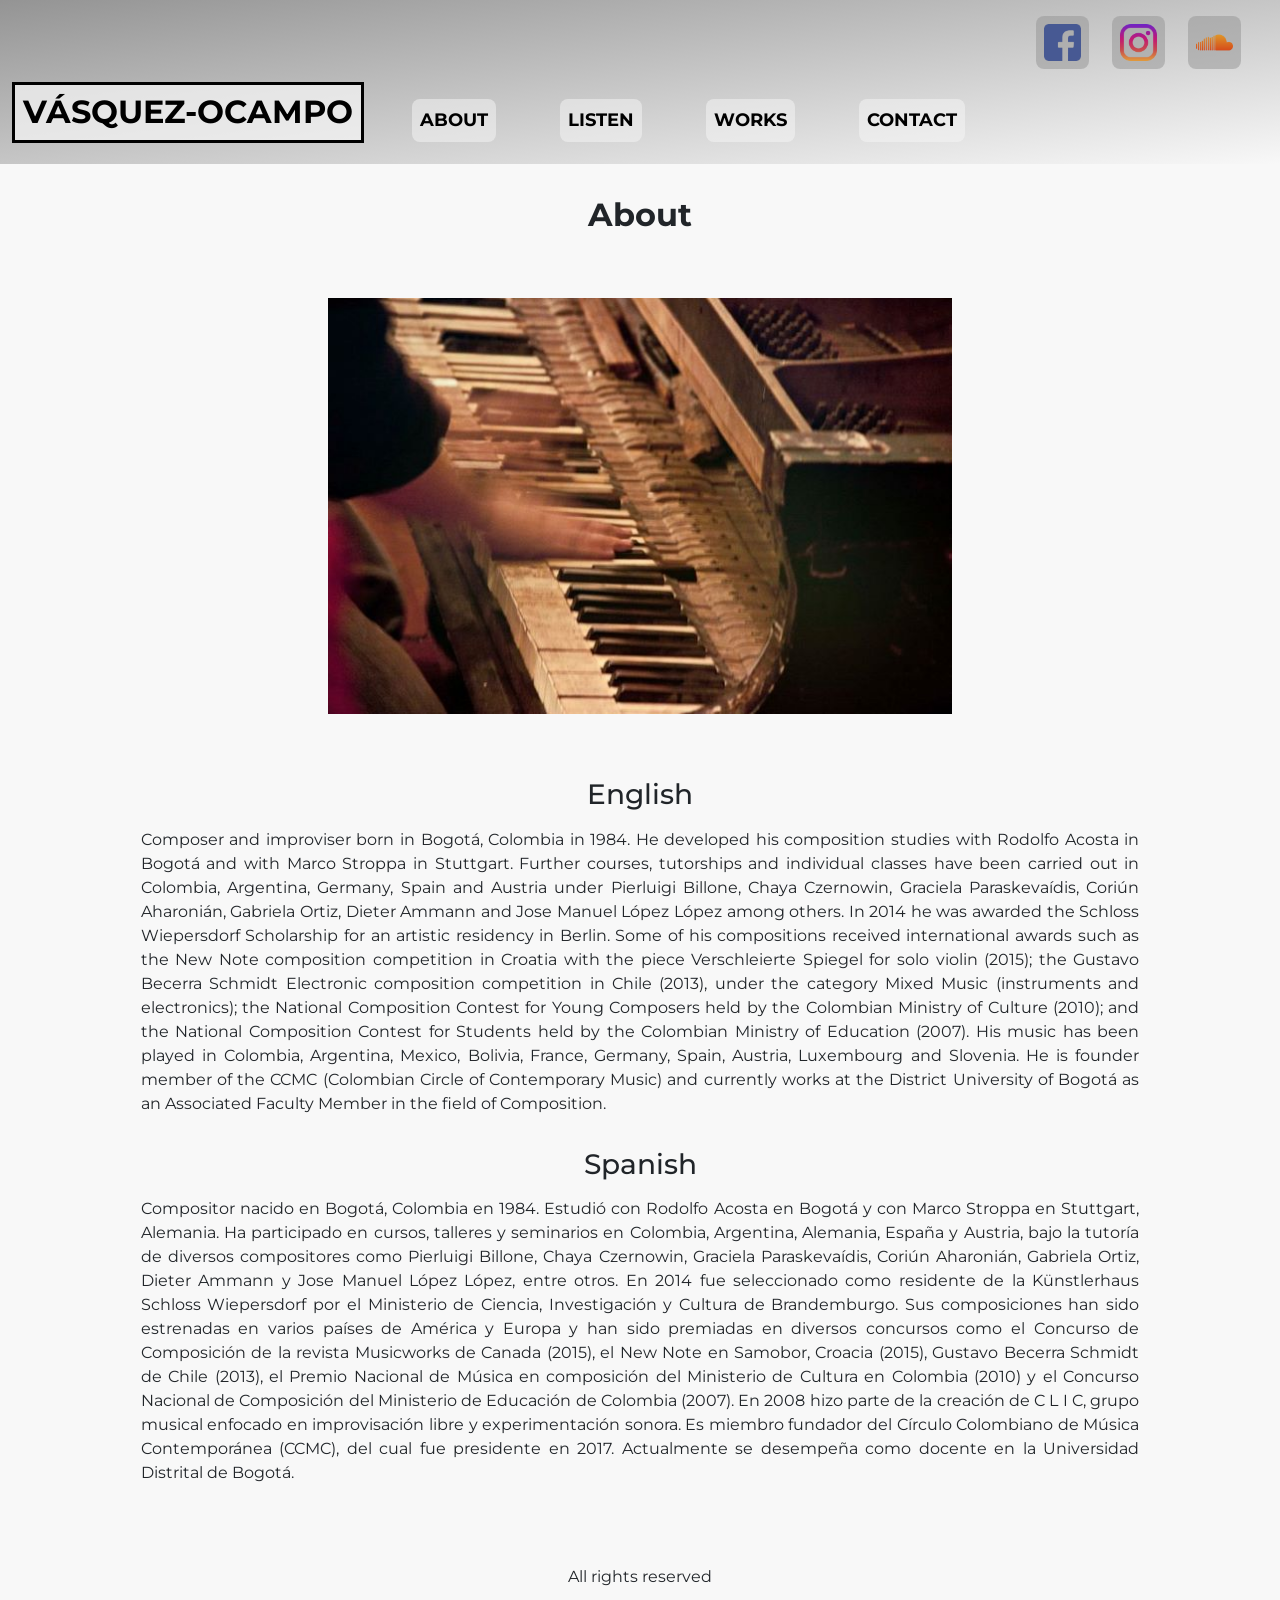
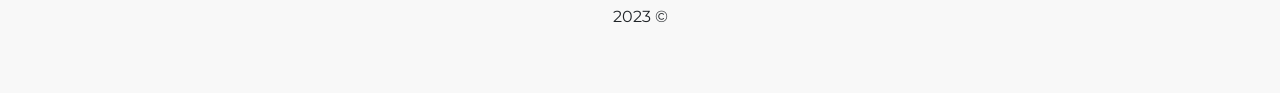
==== commit 1334d823: "correcciones de estilo generales" ====
--- a/pages/about.html
+++ b/pages/about.html
@@ -51,7 +51,7 @@
         </nav>
     </header>
     <!--Este es el main de about-->
-    <main>
+    <main class="main-about">
         <h2>About</h2>
         <img src="../img/about.jpg" alt="imagen de un piano en ruinas siendo percutido por el compositor">
         <h3>
--- a/css/style.css
+++ b/css/style.css
@@ -6,28 +6,6 @@
     font-family: 'Montserrat', sans-serif;
 }
 
-
-/* estilos de formulario */
-
-input[type=text]{
-    margin: 5px;
-}
-
-input[type=email]{
-    margin: 5px;
-}
-
-input[type=submit]{
-    margin: 5px;
-}
-
-input[type=reset]{
-    margin: 5px;
-}
-
-textarea{
-    margin: 5px;
-}
 
 /*Estilos para el header*/
 
@@ -74,7 +52,7 @@
 
 }
 
-/* estilos para el main */
+/* estilos generales para el main */
 
 main h2{
     margin: 1rem;
@@ -87,7 +65,7 @@
 }
 
 main p{
-    margin: 1rem;
+    width: 80%;
     text-align: justify;
 }
 main img{
@@ -95,6 +73,8 @@
     margin: 3rem;
 }
 
+/*Estilos del main en home*/
+
 .main-home{
     display: flex;
     flex-direction: column;
@@ -106,6 +86,18 @@
     margin: 3rem;
 }
 
+/*Estilos del main en about*/
+
+.main-about{
+    display: flex;
+    flex-direction: column;
+    justify-content: center;
+    align-items: center;
+    padding: 1rem;
+}
+
+/* Estilos del main en listen*/
+
 .foto-listen{
     display: none;
 }
@@ -116,6 +108,46 @@
     justify-content: space-around;
     align-items: center;
 
+}
+
+.seccion-uno{
+    background-color: rgb(43, 60, 66);
+    color: rgb(248, 248, 248);
+    padding: 1rem;
+}
+
+.seccion-tres{
+    background-color: rgb(43, 60, 66);
+    color: rgb(248, 248, 248);
+    padding: 1rem;
+}
+
+.seccion-cinco{
+    background-color: rgb(43, 60, 66);
+    color: rgb(248, 248, 248);
+    padding: 1rem;
+}
+
+.seccion-dos{
+    padding: 1rem;
+}
+
+.seccion-cuatro{
+    padding: 1rem;
+}
+
+.seccion-seis{
+    padding: 1rem;
+}
+
+/*Estilos del main para works*/
+
+.main-works{
+    display: flex;
+    flex-direction: column;
+    justify-content: center;
+    align-items: center;
+    padding: 1rem;
 }
 
 main .lista-obras{
@@ -133,48 +165,9 @@
     padding: 20px;
 }
 
-.main-contact{
-    display: flex;
-    justify-content: center;
-    align-items: center;
-    padding: 30px;
-}
-
 .espaciado-parrafos{
     display: block;
 }
-/*estilos para Listen*/
-
-.seccion-uno{
-    background-color: rgb(43, 60, 66);
-    color: rgb(248, 248, 248);
-    padding: 1rem;
-}
-
-.seccion-tres{
-    background-color: rgb(43, 60, 66);
-    color: rgb(248, 248, 248);
-    padding: 1rem;
-}
-
-.seccion-cinco{
-    background-color: rgb(43, 60, 66);
-    color: rgb(248, 248, 248);
-    padding: 1rem;
-}
-
-.seccion-dos{
-    padding: 1rem;
-}
-
-.seccion-cuatro{
-    padding: 1rem;
-}
-
-.seccion-seis{
-    padding: 1rem;
-}
-
 
 /* Negrilla para una de las celdas de la tabla en works */
 
@@ -182,12 +175,48 @@
     font-weight: bold;
 }
 
+/*Estilos para el main de contact*/
+
+.main-contact{
+    display: flex;
+    flex-direction: column;
+    justify-content: center;
+    align-items: center;
+    padding: 1rem;
+}
+
+/* estilos de formulario */
+
+input[type=text]{
+    margin: 0.5rem;
+}
+
+input[type=email]{
+    margin: 0.5rem;
+}
+
+input[type=submit]{
+    margin: 0.5rem;
+}
+
+input[type=reset]{
+    margin: 0.5rem;
+}
+
+textarea{
+    margin: 0.5rem;
+}
+
+
+
 /*estilos para el aside del home en versión móvil*/
 
 aside{
     display: none;
 }
 
+
+
 /* estilo del footer */
 
 footer{
@@ -197,7 +226,7 @@
     margin: 3rem;
 }
 
-/*estilo botones redes sociales versión celular*/
+/*estilo botones redes sociales versión móvil*/
 
 .botones-redes-movil{
     display: flex;
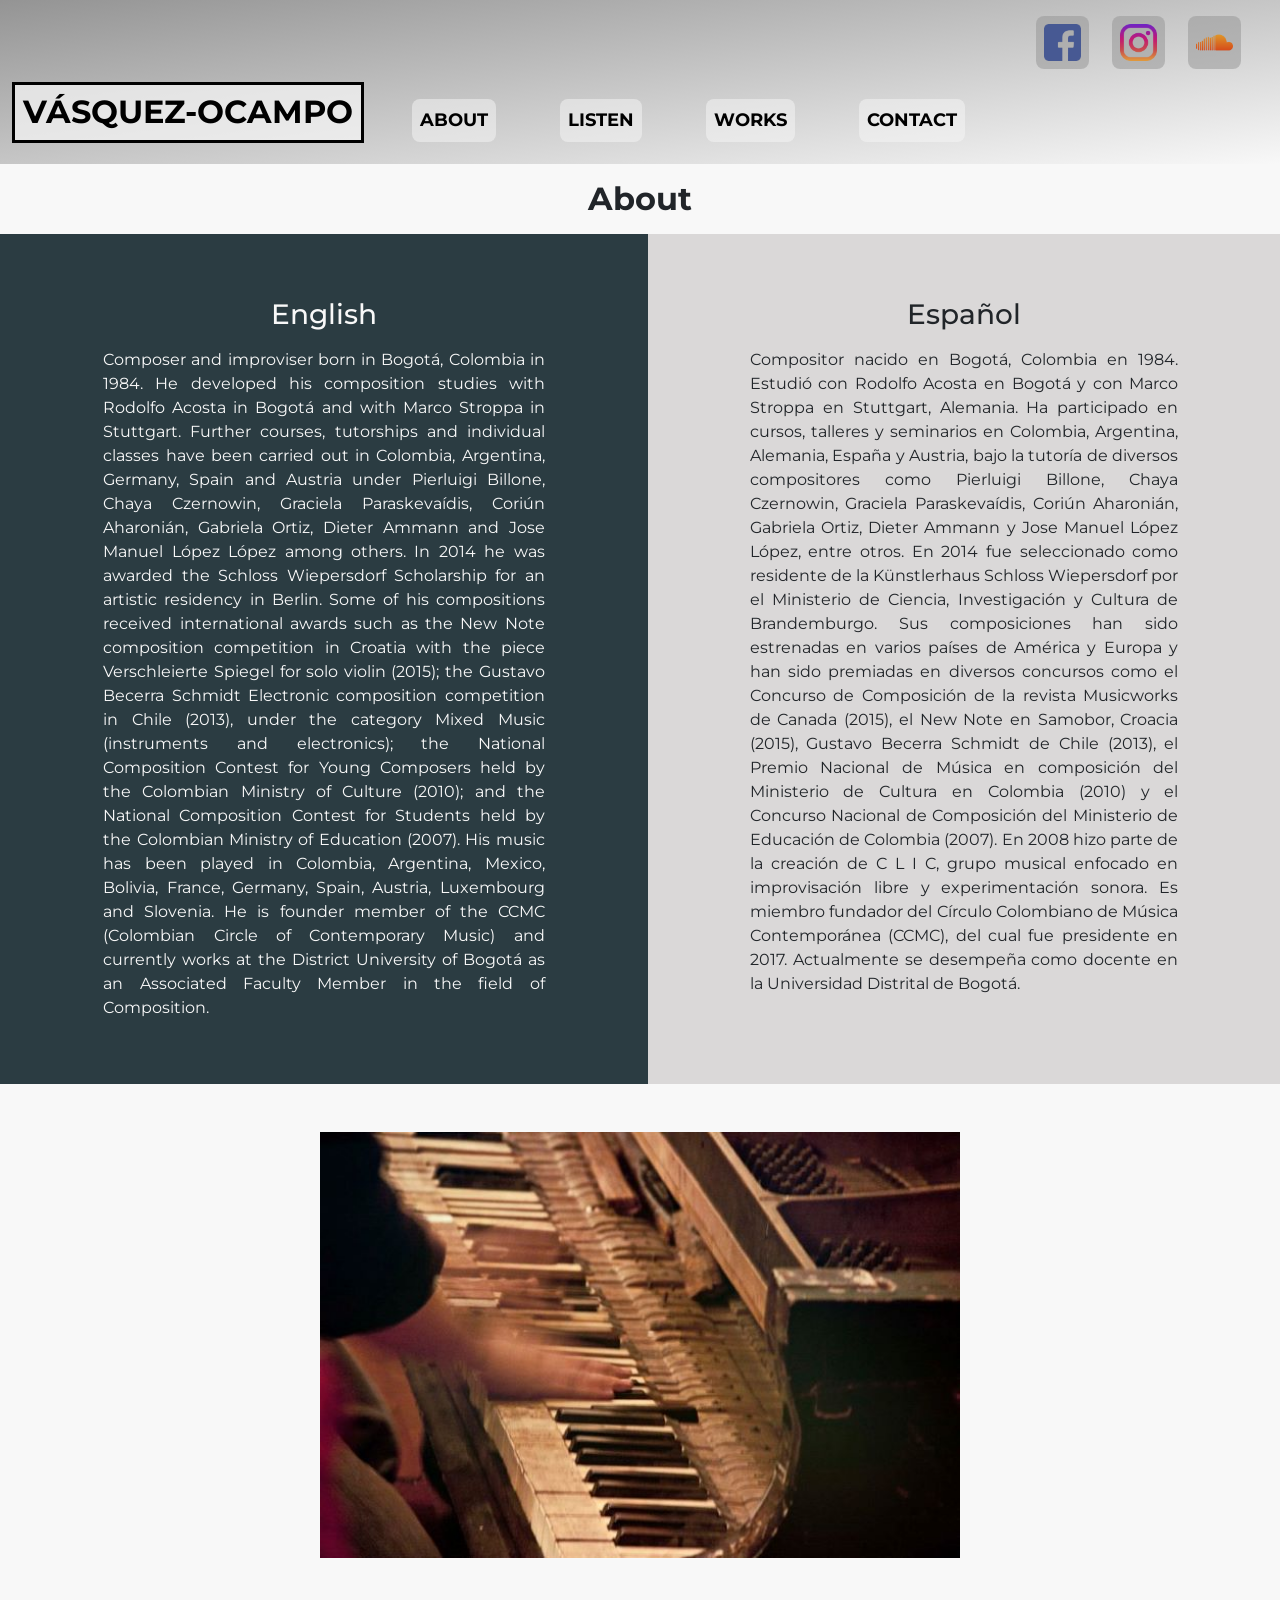
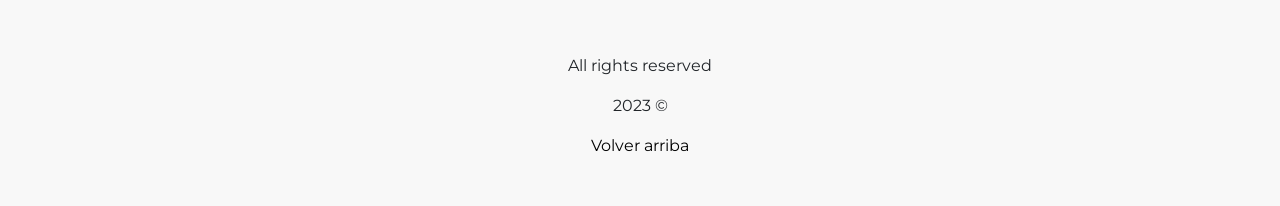
==== commit ced385cd: "últimos ajustes" ====
--- a/pages/about.html
+++ b/pages/about.html
@@ -16,7 +16,7 @@
 </head>
 <body>
     <!--Encabezado del sitio-->
-    <header>
+    <header id="irarriba">
         
         <!--Botones a redes sociales-->
         <div class="botones-redes">
@@ -32,7 +32,7 @@
                 <span class="navbar-toggler-icon"></span>
                 </button>
                 <div class="collapse navbar-collapse" id="navbar-supported-content">
-                    <ul class="navbar-nav">
+                    <ul class="navbar-nav me-auto mb-0 mb-lg-0">
                         <li class="nav-item navegador-links">
                             <a class="nav-link active" aria-current="page" href="about.html">About</a>
                         </li>
@@ -53,19 +53,25 @@
     <!--Este es el main de about-->
     <main class="main-about">
         <h2>About</h2>
-        <img src="../img/about.jpg" alt="imagen de un piano en ruinas siendo percutido por el compositor">
-        <h3>
-            English
-        </h3>
-        <p>
-            Composer and improviser born in Bogotá, Colombia in 1984. He developed his composition studies with Rodolfo Acosta in Bogotá and with Marco Stroppa in Stuttgart. Further courses, tutorships and individual classes have been carried out in Colombia, Argentina, Germany, Spain and Austria under Pierluigi Billone, Chaya Czernowin, Graciela Paraskevaídis, Coriún Aharonián, Gabriela Ortiz, Dieter Ammann and Jose Manuel López López among others. In 2014 he was awarded the Schloss Wiepersdorf Scholarship for an artistic residency in Berlin. Some of his compositions received international awards such as the New Note composition competition in Croatia with the piece Verschleierte Spiegel for solo violin (2015); the Gustavo Becerra Schmidt Electronic composition competition in Chile (2013), under the category Mixed Music (instruments and electronics);  the National Composition Contest for Young Composers held by the Colombian Ministry of Culture (2010); and the National Composition Contest for Students held by the Colombian Ministry of Education (2007). His music has been played in Colombia, Argentina, Mexico, Bolivia, France, Germany, Spain, Austria, Luxembourg and Slovenia. He is founder member of the CCMC (Colombian Circle of Contemporary Music) and currently works at the District University of Bogotá as an Associated Faculty Member in the field of Composition. 
-        </p>
-        <h3>
-            Spanish
-        </h3>
-        <p>
-            Compositor nacido en Bogotá, Colombia en 1984. Estudió con Rodolfo Acosta en Bogotá y con Marco Stroppa en Stuttgart, Alemania. Ha participado en cursos, talleres y seminarios en Colombia, Argentina, Alemania, España y Austria, bajo la tutoría de diversos compositores como Pierluigi Billone, Chaya Czernowin, Graciela Paraskevaídis, Coriún Aharonián, Gabriela Ortiz, Dieter Ammann y Jose Manuel López López, entre otros. En 2014 fue seleccionado como residente de la Künstlerhaus Schloss Wiepersdorf por el Ministerio de Ciencia, Investigación y Cultura de Brandemburgo. Sus composiciones han sido estrenadas en varios países de América y Europa y han sido premiadas en diversos concursos como el Concurso de Composición de la revista Musicworks de Canada (2015), el New Note en Samobor, Croacia (2015), Gustavo Becerra Schmidt de Chile (2013), el Premio Nacional de Música en composición del Ministerio de Cultura en Colombia (2010) y el Concurso Nacional de Composición del Ministerio de Educación de Colombia (2007). En 2008 hizo parte de la creación de C L I C, grupo musical enfocado en improvisación libre y experimentación sonora. Es miembro fundador del Círculo Colombiano de Música Contemporánea (CCMC), del cual fue presidente en 2017. Actualmente se desempeña como docente en la Universidad Distrital de Bogotá.
-        </p>
+        <div class="info-about">
+            <div class="info-parrafo1">
+                <h3>
+                    English
+                </h3>
+                <p>
+                    Composer and improviser born in Bogotá, Colombia in 1984. He developed his composition studies with Rodolfo Acosta in Bogotá and with Marco Stroppa in Stuttgart. Further courses, tutorships and individual classes have been carried out in Colombia, Argentina, Germany, Spain and Austria under Pierluigi Billone, Chaya Czernowin, Graciela Paraskevaídis, Coriún Aharonián, Gabriela Ortiz, Dieter Ammann and Jose Manuel López López among others. In 2014 he was awarded the Schloss Wiepersdorf Scholarship for an artistic residency in Berlin. Some of his compositions received international awards such as the New Note composition competition in Croatia with the piece Verschleierte Spiegel for solo violin (2015); the Gustavo Becerra Schmidt Electronic composition competition in Chile (2013), under the category Mixed Music (instruments and electronics);  the National Composition Contest for Young Composers held by the Colombian Ministry of Culture (2010); and the National Composition Contest for Students held by the Colombian Ministry of Education (2007). His music has been played in Colombia, Argentina, Mexico, Bolivia, France, Germany, Spain, Austria, Luxembourg and Slovenia. He is founder member of the CCMC (Colombian Circle of Contemporary Music) and currently works at the District University of Bogotá as an Associated Faculty Member in the field of Composition. 
+                </p>
+            </div>
+            <div class="info-parrafo2">
+                <h3>
+                    Español
+                </h3>
+                <p>
+                    Compositor nacido en Bogotá, Colombia en 1984. Estudió con Rodolfo Acosta en Bogotá y con Marco Stroppa en Stuttgart, Alemania. Ha participado en cursos, talleres y seminarios en Colombia, Argentina, Alemania, España y Austria, bajo la tutoría de diversos compositores como Pierluigi Billone, Chaya Czernowin, Graciela Paraskevaídis, Coriún Aharonián, Gabriela Ortiz, Dieter Ammann y Jose Manuel López López, entre otros. En 2014 fue seleccionado como residente de la Künstlerhaus Schloss Wiepersdorf por el Ministerio de Ciencia, Investigación y Cultura de Brandemburgo. Sus composiciones han sido estrenadas en varios países de América y Europa y han sido premiadas en diversos concursos como el Concurso de Composición de la revista Musicworks de Canada (2015), el New Note en Samobor, Croacia (2015), Gustavo Becerra Schmidt de Chile (2013), el Premio Nacional de Música en composición del Ministerio de Cultura en Colombia (2010) y el Concurso Nacional de Composición del Ministerio de Educación de Colombia (2007). En 2008 hizo parte de la creación de C L I C, grupo musical enfocado en improvisación libre y experimentación sonora. Es miembro fundador del Círculo Colombiano de Música Contemporánea (CCMC), del cual fue presidente en 2017. Actualmente se desempeña como docente en la Universidad Distrital de Bogotá.
+                </p>
+            </div>
+        </div>
+        <img class="about-img" src="../img/about.jpg" alt="imagen de un piano en ruinas siendo percutido por el compositor">
     </main>
     <!--Este es el footer del sitio-->
     <footer>
@@ -77,6 +83,7 @@
         </section>
         <p>All rights reserved</p>
         <p>2023 ©</p>
+        <a href="#irarriba">Volver arriba</a>
     </footer>
     <!--Este es el script de js para bootstrap-->
     <script src="https://cdn.jsdelivr.net/npm/bootstrap@5.3.0-alpha1/dist/js/bootstrap.bundle.min.js" integrity="sha384-w76AqPfDkMBDXo30jS1Sgez6pr3x5MlQ1ZAGC+nuZB+EYdgRZgiwxhTBTkF7CXvN" crossorigin="anonymous"></script>
--- a/css/style.css
+++ b/css/style.css
@@ -6,6 +6,17 @@
     font-family: 'Montserrat', sans-serif;
 }
 
+/* estilos de vínculos */
+
+a:link{
+    color: black;
+    text-decoration: none;
+}
+
+a:visited{
+    color: black;
+    text-decoration: none;
+}
 
 /*Estilos para el header*/
 
@@ -93,7 +104,27 @@
     flex-direction: column;
     justify-content: center;
     align-items: center;
-    padding: 1rem;
+}
+
+.info-parrafo1{
+    display: flex;
+    flex-direction: column;
+    align-items: center;
+    background-color: rgb(43, 60, 66);
+    color: rgb(248, 248, 248);
+    padding: 3rem;
+}
+
+.info-parrafo2{
+    display: flex;
+    flex-direction: column;
+    align-items: center;
+    background-color: rgb(218, 216, 216);
+    padding: 3rem;
+}
+
+.about-img{
+    display: none;
 }
 
 /* Estilos del main en listen*/
@@ -189,10 +220,12 @@
 
 input[type=text]{
     margin: 0.5rem;
+    width: 70%;
 }
 
 input[type=email]{
     margin: 0.5rem;
+    width: 70%;
 }
 
 input[type=submit]{
@@ -205,6 +238,7 @@
 
 textarea{
     margin: 0.5rem;
+    width: 70%;
 }
 
 
@@ -273,6 +307,35 @@
         box-shadow: 1px 1px 5px black;
     }
     
+    /*Estilos para el main en contact*/
+
+    .main-contact{
+        display: grid;
+        grid-template-columns: 1.5fr 1fr;
+        grid-template-rows: 1fr 10fr;
+
+        /*grid template areas*/
+        grid-template-areas: 
+            "titulo titulo"
+            "img form";
+    }
+
+    .titulo-contact{
+        grid-area: titulo;
+        text-align: center;
+    }
+
+    .img-contact{
+        grid-area: img;
+        width: 70%;
+        
+    }
+
+    .contact-form{
+        grid-area: form;
+       
+    }
+
     /* Estilos para el footer*/
 
     .botones-redes-movil{
@@ -317,6 +380,14 @@
     /* Estilos para el main */ 
     .main-home{
         grid-area: home;
+    }
+
+    .info-about{
+        display: flex;
+    }
+
+    .about-img{
+        display: inline;
     }
 
     .container-titulo-listen{
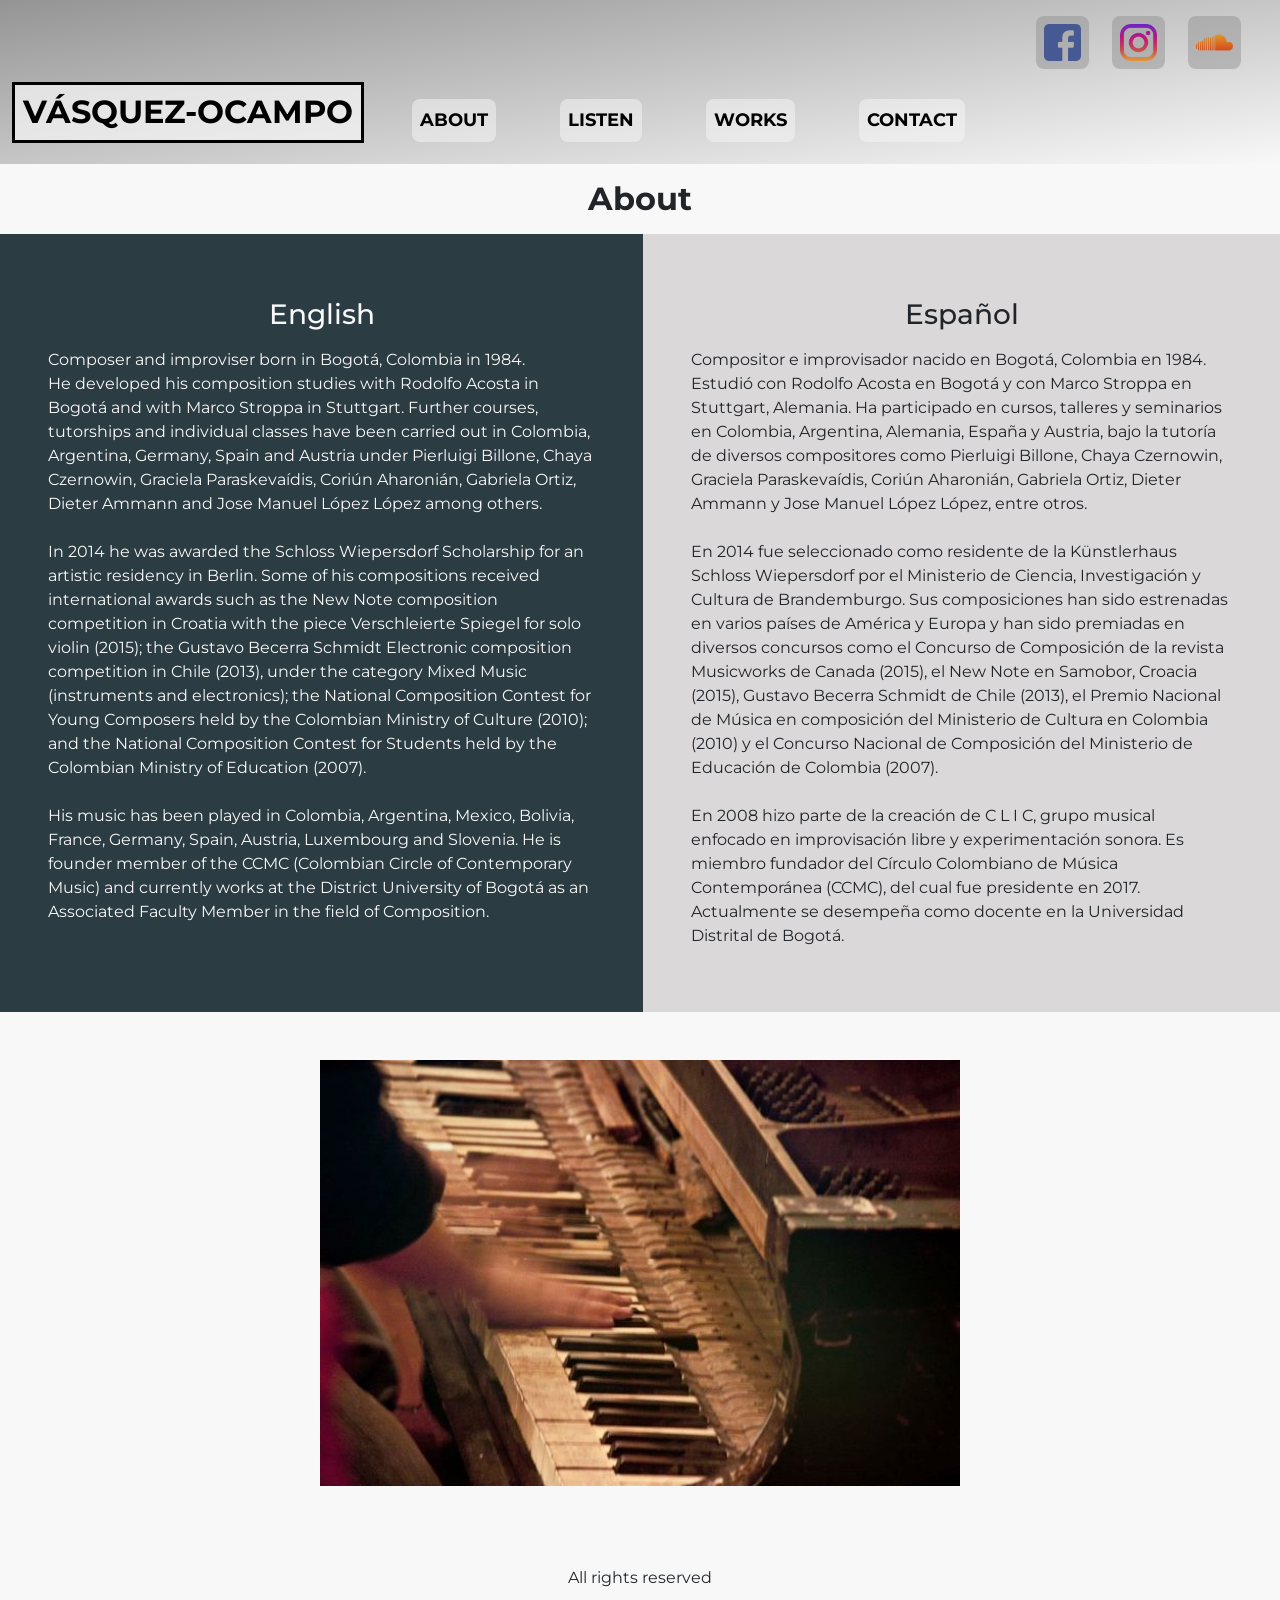
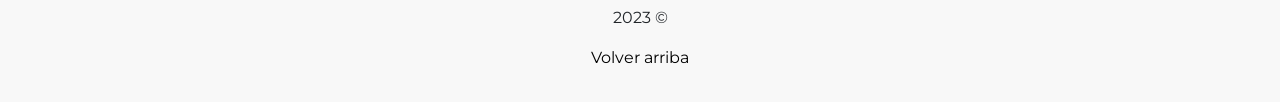
==== commit b9b8b594: "correcciones finales previas a entrega" ====
--- a/pages/about.html
+++ b/pages/about.html
@@ -17,7 +17,6 @@
 <body>
     <!--Encabezado del sitio-->
     <header id="irarriba">
-        
         <!--Botones a redes sociales-->
         <div class="botones-redes">
             <a href="https://www.facebook.com/juancamilo.vasquezocampo" target="_blank"> <img class="redes-imagenes" src="../img/facebook.png" alt="Logo de Facebook"></a>
@@ -59,7 +58,10 @@
                     English
                 </h3>
                 <p>
-                    Composer and improviser born in Bogotá, Colombia in 1984. He developed his composition studies with Rodolfo Acosta in Bogotá and with Marco Stroppa in Stuttgart. Further courses, tutorships and individual classes have been carried out in Colombia, Argentina, Germany, Spain and Austria under Pierluigi Billone, Chaya Czernowin, Graciela Paraskevaídis, Coriún Aharonián, Gabriela Ortiz, Dieter Ammann and Jose Manuel López López among others. In 2014 he was awarded the Schloss Wiepersdorf Scholarship for an artistic residency in Berlin. Some of his compositions received international awards such as the New Note composition competition in Croatia with the piece Verschleierte Spiegel for solo violin (2015); the Gustavo Becerra Schmidt Electronic composition competition in Chile (2013), under the category Mixed Music (instruments and electronics);  the National Composition Contest for Young Composers held by the Colombian Ministry of Culture (2010); and the National Composition Contest for Students held by the Colombian Ministry of Education (2007). His music has been played in Colombia, Argentina, Mexico, Bolivia, France, Germany, Spain, Austria, Luxembourg and Slovenia. He is founder member of the CCMC (Colombian Circle of Contemporary Music) and currently works at the District University of Bogotá as an Associated Faculty Member in the field of Composition. 
+                    Composer and improviser born in Bogotá, Colombia in 1984. 
+                    <span class="espaciado-parrafos pb-4">He developed his composition studies with Rodolfo Acosta in Bogotá and with Marco Stroppa in Stuttgart. Further courses, tutorships and individual classes have been carried out in Colombia, Argentina, Germany, Spain and Austria under Pierluigi Billone, Chaya Czernowin, Graciela Paraskevaídis, Coriún Aharonián, Gabriela Ortiz, Dieter Ammann and Jose Manuel López López among others.</span>
+                    In 2014 he was awarded the Schloss Wiepersdorf Scholarship for an artistic residency in Berlin. Some of his compositions received international awards such as the New Note composition competition in Croatia with the piece Verschleierte Spiegel for solo violin (2015); the Gustavo Becerra Schmidt Electronic composition competition in Chile (2013), under the category Mixed Music (instruments and electronics);  the National Composition Contest for Young Composers held by the Colombian Ministry of Culture (2010); and the National Composition Contest for Students held by the Colombian Ministry of Education (2007). 
+                    <span class="espaciado-parrafos pt-4">His music has been played in Colombia, Argentina, Mexico, Bolivia, France, Germany, Spain, Austria, Luxembourg and Slovenia. He is founder member of the CCMC (Colombian Circle of Contemporary Music) and currently works at the District University of Bogotá as an Associated Faculty Member in the field of Composition.</span>  
                 </p>
             </div>
             <div class="info-parrafo2">
@@ -67,7 +69,10 @@
                     Español
                 </h3>
                 <p>
-                    Compositor nacido en Bogotá, Colombia en 1984. Estudió con Rodolfo Acosta en Bogotá y con Marco Stroppa en Stuttgart, Alemania. Ha participado en cursos, talleres y seminarios en Colombia, Argentina, Alemania, España y Austria, bajo la tutoría de diversos compositores como Pierluigi Billone, Chaya Czernowin, Graciela Paraskevaídis, Coriún Aharonián, Gabriela Ortiz, Dieter Ammann y Jose Manuel López López, entre otros. En 2014 fue seleccionado como residente de la Künstlerhaus Schloss Wiepersdorf por el Ministerio de Ciencia, Investigación y Cultura de Brandemburgo. Sus composiciones han sido estrenadas en varios países de América y Europa y han sido premiadas en diversos concursos como el Concurso de Composición de la revista Musicworks de Canada (2015), el New Note en Samobor, Croacia (2015), Gustavo Becerra Schmidt de Chile (2013), el Premio Nacional de Música en composición del Ministerio de Cultura en Colombia (2010) y el Concurso Nacional de Composición del Ministerio de Educación de Colombia (2007). En 2008 hizo parte de la creación de C L I C, grupo musical enfocado en improvisación libre y experimentación sonora. Es miembro fundador del Círculo Colombiano de Música Contemporánea (CCMC), del cual fue presidente en 2017. Actualmente se desempeña como docente en la Universidad Distrital de Bogotá.
+                    Compositor e improvisador nacido en Bogotá, Colombia en 1984. 
+                    <span class="espaciado-parrafos pb-4">Estudió con Rodolfo Acosta en Bogotá y con Marco Stroppa en Stuttgart, Alemania. Ha participado en cursos, talleres y seminarios en Colombia, Argentina, Alemania, España y Austria, bajo la tutoría de diversos compositores como Pierluigi Billone, Chaya Czernowin, Graciela Paraskevaídis, Coriún Aharonián, Gabriela Ortiz, Dieter Ammann y Jose Manuel López López, entre otros.</span>
+                    En 2014 fue seleccionado como residente de la Künstlerhaus Schloss Wiepersdorf por el Ministerio de Ciencia, Investigación y Cultura de Brandemburgo. Sus composiciones han sido estrenadas en varios países de América y Europa y han sido premiadas en diversos concursos como el Concurso de Composición de la revista Musicworks de Canada (2015), el New Note en Samobor, Croacia (2015), Gustavo Becerra Schmidt de Chile (2013), el Premio Nacional de Música en composición del Ministerio de Cultura en Colombia (2010) y el Concurso Nacional de Composición del Ministerio de Educación de Colombia (2007). 
+                    <span class="espaciado-parrafos pt-4">En 2008 hizo parte de la creación de C L I C, grupo musical enfocado en improvisación libre y experimentación sonora. Es miembro fundador del Círculo Colombiano de Música Contemporánea (CCMC), del cual fue presidente en 2017. Actualmente se desempeña como docente en la Universidad Distrital de Bogotá.</span>
                 </p>
             </div>
         </div>
--- a/css/style.css
+++ b/css/style.css
@@ -75,15 +75,15 @@
     margin: 1rem;
 }
 
-main p{
-    width: 80%;
-    text-align: justify;
-}
 main img{
     width: 50%;
     margin: 3rem;
 }
 
+.espaciado-parrafos{
+    display: block;
+}
+
 /*Estilos del main en home*/
 
 .main-home{
@@ -138,67 +138,53 @@
     flex-direction: column;
     justify-content: space-around;
     align-items: center;
+    text-align: center;
+    padding: 3rem;
 
 }
 
 .seccion-uno{
     background-color: rgb(43, 60, 66);
     color: rgb(248, 248, 248);
-    padding: 1rem;
+    
 }
 
 .seccion-tres{
     background-color: rgb(43, 60, 66);
     color: rgb(248, 248, 248);
-    padding: 1rem;
+    
 }
 
 .seccion-cinco{
     background-color: rgb(43, 60, 66);
     color: rgb(248, 248, 248);
+   
+}
+
+/*Estilos del main para works*/
+
+.main-works{
+    display: flex;
+    flex-direction: column;
+    justify-content: center;
+    align-items: center;
     padding: 1rem;
 }
 
-.seccion-dos{
+main .lista-obras{
+    display: flex;
+    justify-content: center;
+}
+
+main table{
+    width: 80%;
+
+}
+
+main table tr td{
     padding: 1rem;
 }
 
-.seccion-cuatro{
-    padding: 1rem;
-}
-
-.seccion-seis{
-    padding: 1rem;
-}
-
-/*Estilos del main para works*/
-
-.main-works{
-    display: flex;
-    flex-direction: column;
-    justify-content: center;
-    align-items: center;
-    padding: 1rem;
-}
-
-main .lista-obras{
-    display: flex;
-    justify-content: center;
-}
-
-main table{
-    text-align: justify;
-    width: 70%;
-
-}
-
-main table tr td{
-    padding: 20px;
-}
-
-.espaciado-parrafos{
-    display: block;
-}
 
 /* Negrilla para una de las celdas de la tabla en works */
 
@@ -257,7 +243,7 @@
     display: flex;
     flex-direction: column;
     text-align: center;
-    margin: 3rem;
+    margin: 2rem;
 }
 
 /*estilo botones redes sociales versión móvil*/
@@ -265,7 +251,7 @@
 .botones-redes-movil{
     display: flex;
     justify-content: center;
-    margin-bottom: 3rem;
+    margin-bottom: 2rem;
 }
 
 .redes-imagenes-movil{
